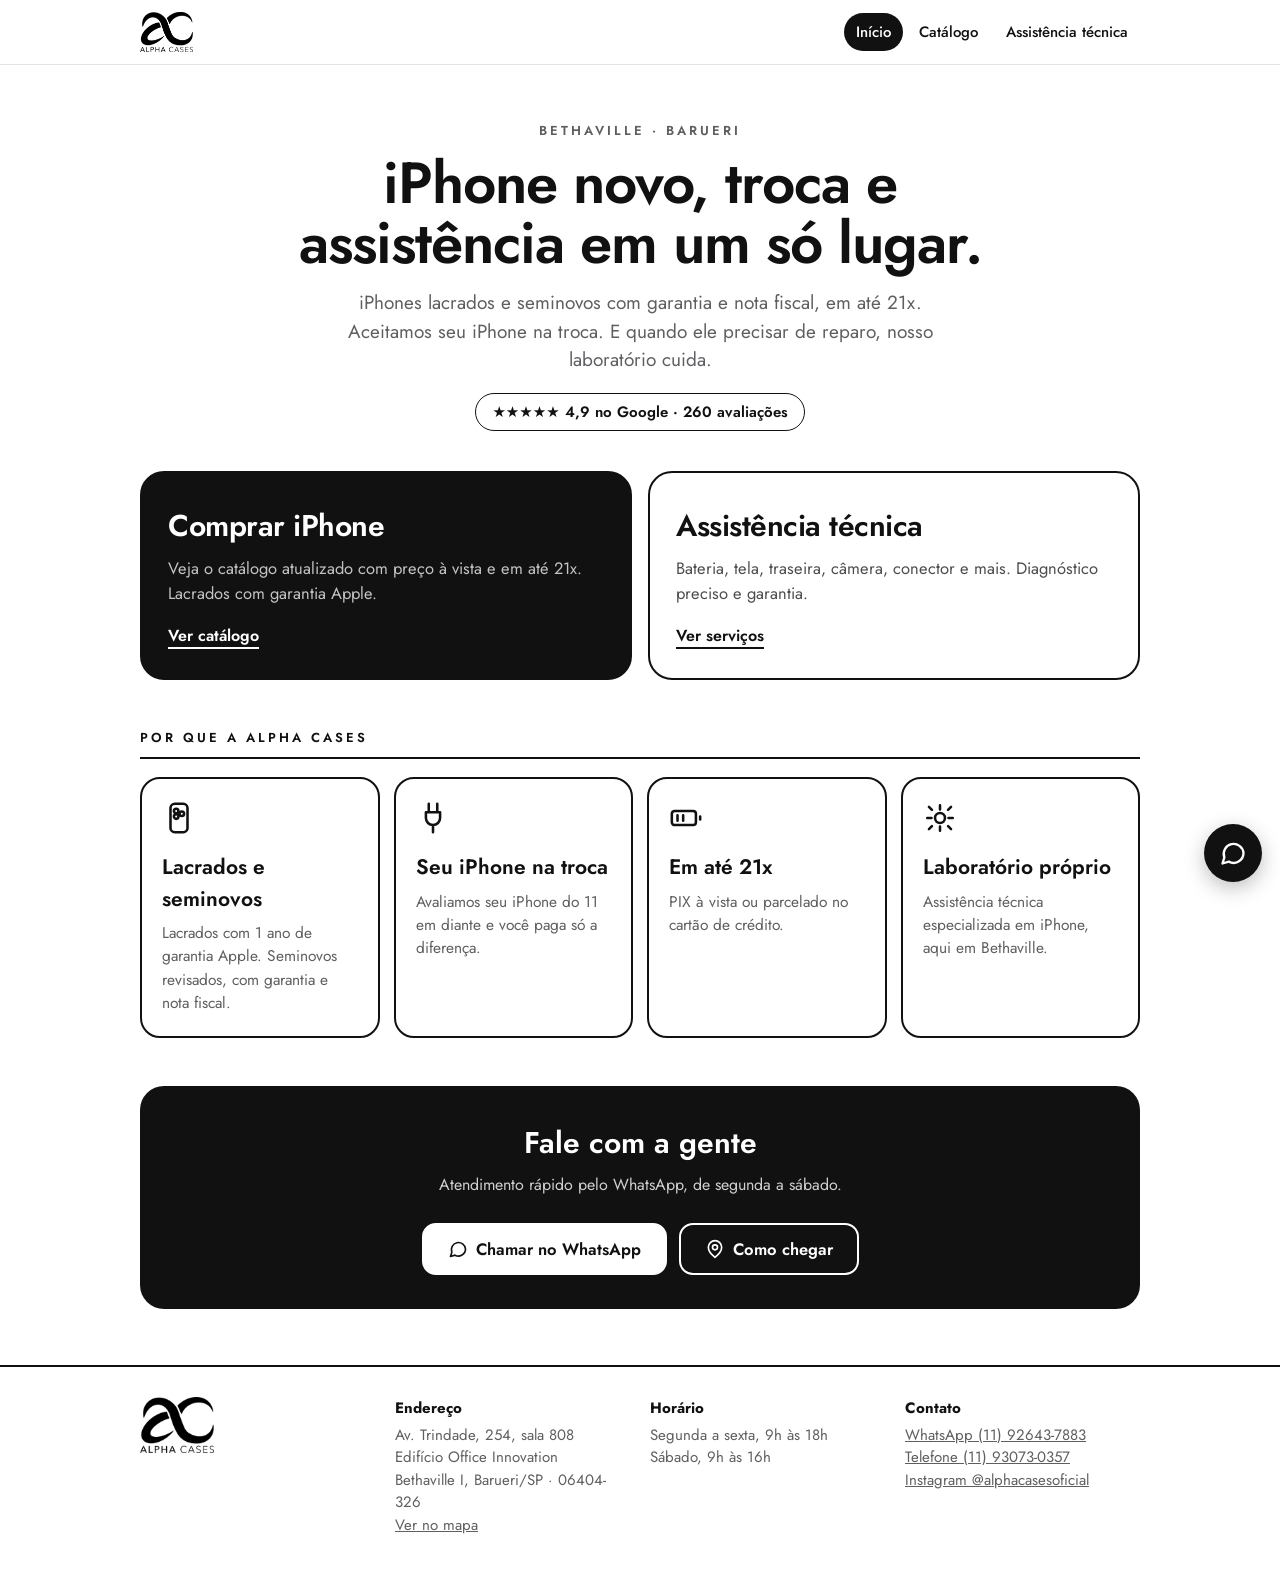
==== index.html @ fb4fb50c "Add files via upload" ====
<!DOCTYPE html><html lang="pt-BR"><head><meta charset="utf-8"><meta name="viewport" content="width=device-width,initial-scale=1">
<title>Alpha Cases | Loja de iPhone e assistência técnica em Barueri</title><meta name="description" content="iPhones lacrados e seminovos com garantia, em até 21x, e assistência técnica especializada em Bethaville, Barueri. Aceitamos seu iPhone na troca."><link rel="canonical" href="https://alphacases.com.br/">
<meta property="og:title" content="Alpha Cases | Loja de iPhone e assistência técnica em Barueri"><meta property="og:description" content="iPhones lacrados e seminovos com garantia, em até 21x, e assistência técnica especializada em Bethaville, Barueri. Aceitamos seu iPhone na troca."><meta property="og:image" content="https://alphacases.com.br/logo.png"><meta property="og:type" content="website">
<link rel="icon" href="/favicon.png"><link rel="apple-touch-icon" href="/apple-touch-icon.png">
<link rel="preconnect" href="https://fonts.googleapis.com"><link href="https://fonts.googleapis.com/css2?family=Jost:wght@400;500;600;700&display=swap" rel="stylesheet"><link rel="stylesheet" href="/style.css">
<script type="application/ld+json">{"@context":"https://schema.org","@type":"MobilePhoneStore","name":"Alpha Cases","image":"https://alphacases.com.br/logo.png","url":"https://alphacases.com.br","telephone":"+55 11 93073-0357","address":{"@type":"PostalAddress","streetAddress":"Av. Trindade, 254, sala 808 - Edifício Office Innovation","addressLocality":"Barueri","addressRegion":"SP","postalCode":"06404-326","addressCountry":"BR"},"openingHoursSpecification":[{"@type":"OpeningHoursSpecification","dayOfWeek":["Monday","Tuesday","Wednesday","Thursday","Friday"],"opens":"09:00","closes":"18:00"},{"@type":"OpeningHoursSpecification","dayOfWeek":"Saturday","opens":"09:00","closes":"16:00"}],"sameAs":["https://www.instagram.com/alphacasesoficial/"]}</script>
</head><body><header class="nav"><div class="wrap"><a href="/" aria-label="Alpha Cases, início"><img src="/logo.png" alt="Alpha Cases"></a><nav aria-label="Menu"><a href="/" class="on">Início</a><a href="/catalogo/" class="">Catálogo</a><a href="/assistencia-tecnica/" class="">Assistência técnica</a></nav></div></header><main class="wrap">
<section class="hero"><div class="kick">Bethaville · Barueri</div><h1>iPhone novo, troca e<br>assistência em um só lugar.</h1>
<p>iPhones lacrados e seminovos com garantia e nota fiscal, em até 21x. Aceitamos seu iPhone na troca. E quando ele precisar de reparo, nosso laboratório cuida.</p>
<div class="stars">★★★★★ 4,9 no Google · 260 avaliações</div></section>
<div class="big2"><a class="dark" href="/catalogo/"><h3>Comprar iPhone</h3><p>Veja o catálogo atualizado com preço à vista e em até 21x. Lacrados com garantia Apple.</p><span>Ver catálogo</span></a>
<a href="/assistencia-tecnica/"><h3>Assistência técnica</h3><p>Bateria, tela, traseira, câmera, conector e mais. Diagnóstico preciso e garantia.</p><span>Ver serviços</span></a></div>
<h2 class="sec">Por que a Alpha Cases</h2><div class="grid">
<div class="card"><svg viewBox="0 0 24 24" fill="none" stroke="currentColor" stroke-width="1.8" stroke-linecap="round" stroke-linejoin="round" aria-hidden="true"><rect x="6" y="2" width="12" height="20" rx="3"/><circle cx="10" cy="7" r="1.6"/><circle cx="10" cy="11" r="1.6"/><circle cx="14" cy="9" r="1.6"/></svg><h3>Lacrados e seminovos</h3><p>Lacrados com 1 ano de garantia Apple. Seminovos revisados, com garantia e nota fiscal.</p></div>
<div class="card"><svg viewBox="0 0 24 24" fill="none" stroke="currentColor" stroke-width="1.8" stroke-linecap="round" stroke-linejoin="round" aria-hidden="true"><path d="M9 2v6M15 2v6M7 8h10v4a5 5 0 0 1-10 0zM12 17v5"/></svg><h3>Seu iPhone na troca</h3><p>Avaliamos seu iPhone do 11 em diante e você paga só a diferença.</p></div>
<div class="card"><svg viewBox="0 0 24 24" fill="none" stroke="currentColor" stroke-width="1.8" stroke-linecap="round" stroke-linejoin="round" aria-hidden="true"><rect x="2" y="7" width="17" height="10" rx="2"/><path d="M22 11v2M6 10v4M10 10v4"/></svg><h3>Em até 21x</h3><p>PIX à vista ou parcelado no cartão de crédito.</p></div>
<div class="card"><svg viewBox="0 0 24 24" fill="none" stroke="currentColor" stroke-width="1.8" stroke-linecap="round" stroke-linejoin="round" aria-hidden="true"><path d="M12 3v3M12 18v3M4.2 4.2l2.1 2.1M17.7 17.7l2.1 2.1M3 12h3M18 12h3M4.2 19.8l2.1-2.1M17.7 6.3l2.1-2.1"/><circle cx="12" cy="12" r="3.5"/></svg><h3>Laboratório próprio</h3><p>Assistência técnica especializada em iPhone, aqui em Bethaville.</p></div></div>
<div class="band"><h2>Fale com a gente</h2><p>Atendimento rápido pelo WhatsApp, de segunda a sábado.</p><div class="btns"><a class="btn" href="https://wa.me/5511926437883?text=Ol%C3%A1%21%20Vim%20pelo%20site%20da%20Alpha%20Cases%20e%20gostaria%20de%20atendimento." target="_blank" rel="noopener"><svg viewBox="0 0 24 24" fill="none" stroke="currentColor" stroke-width="2" stroke-linecap="round" stroke-linejoin="round" aria-hidden="true"><path d="M21 12a8.5 8.5 0 0 1-12.6 7.4L3 21l1.6-5.2A8.5 8.5 0 1 1 21 12z"/></svg> Chamar no WhatsApp</a><a class="btn out" href="https://www.google.com/maps/search/?api=1&query=Alpha+Cases+Oficial+Av.+Trindade+254+Barueri" target="_blank" rel="noopener"><svg viewBox="0 0 24 24" fill="none" stroke="currentColor" stroke-width="2" stroke-linecap="round" stroke-linejoin="round" aria-hidden="true"><path d="M20 10c0 6-8 12-8 12s-8-6-8-12a8 8 0 0 1 16 0z"/><circle cx="12" cy="10" r="3"/></svg> Como chegar</a></div></div>
</main><footer><div class="wrap cols"><div><img src="/logo.png" alt="Alpha Cases"></div>
<div><b>Endereço</b>Av. Trindade, 254, sala 808<br>Edifício Office Innovation<br>Bethaville I, Barueri/SP · 06404-326<br><a href="https://www.google.com/maps/search/?api=1&query=Alpha+Cases+Oficial+Av.+Trindade+254+Barueri" target="_blank" rel="noopener">Ver no mapa</a></div>
<div><b>Horário</b>Segunda a sexta, 9h às 18h<br>Sábado, 9h às 16h</div>
<div><b>Contato</b><a href="https://wa.me/5511926437883?text=Ol%C3%A1%21%20Vim%20pelo%20site%20da%20Alpha%20Cases%20e%20gostaria%20de%20atendimento." target="_blank" rel="noopener">WhatsApp (11) 92643-7883</a><br><a href="tel:+5511930730357">Telefone (11) 93073-0357</a><br><a href="https://www.instagram.com/alphacasesoficial/" target="_blank" rel="noopener">Instagram @alphacasesoficial</a></div></div></footer>
<a class="wa-float" href="https://wa.me/5511926437883?text=Ol%C3%A1%21%20Vim%20pelo%20site%20da%20Alpha%20Cases%20e%20gostaria%20de%20atendimento." target="_blank" rel="noopener" aria-label="Falar no WhatsApp"><svg viewBox="0 0 24 24" fill="none" stroke="currentColor" stroke-width="2" stroke-linecap="round" stroke-linejoin="round" aria-hidden="true"><path d="M21 12a8.5 8.5 0 0 1-12.6 7.4L3 21l1.6-5.2A8.5 8.5 0 1 1 21 12z"/></svg></a></body></html>
---- style.css ----
:root{--ink:#111;--mut:#5f5f63;--line:#e3e3e6;--soft:#f5f5f7}
*{box-sizing:border-box;-webkit-tap-highlight-color:transparent}
html{scroll-behavior:smooth}
body{margin:0;background:#fff;color:var(--ink);font:16px/1.5 Jost,"Avenir Next",-apple-system,system-ui,sans-serif}
a{color:inherit}
.wrap{max-width:1040px;margin:0 auto;padding:0 20px}
.nav{position:sticky;top:0;z-index:10;background:rgba(255,255,255,.95);backdrop-filter:blur(10px);border-bottom:1px solid var(--line)}
.nav .wrap{display:flex;align-items:center;justify-content:space-between;gap:12px;height:64px}
.nav img{height:40px;width:auto;display:block}
.nav nav{display:flex;gap:4px;flex-wrap:wrap;justify-content:flex-end}
.nav nav a{text-decoration:none;font-weight:500;font-size:15px;padding:8px 12px;border-radius:999px}
.nav nav a.on,.nav nav a:hover{background:var(--ink);color:#fff}
.hero{padding:56px 0 40px;text-align:center}
.hero .kick{font-size:13px;letter-spacing:3px;text-transform:uppercase;font-weight:600;color:var(--mut)}
.hero h1{font-size:clamp(34px,6vw,58px);line-height:1.04;font-weight:600;letter-spacing:-1px;margin:12px 0 16px}
.hero p{font-size:19px;color:var(--mut);max-width:640px;margin:0 auto}
.stars{display:inline-flex;align-items:center;gap:8px;margin-top:18px;border:1.5px solid var(--ink);border-radius:999px;padding:7px 16px;font-weight:600;font-size:15px}
.btns{display:flex;flex-wrap:wrap;gap:12px;justify-content:center;margin-top:26px}
.btn{display:inline-flex;align-items:center;justify-content:center;gap:8px;min-height:52px;padding:0 24px;border-radius:14px;background:var(--ink);color:#fff;text-decoration:none;font-weight:600;font-size:16.5px;border:2px solid var(--ink)}
.btn.out{background:#fff;color:var(--ink)}
.btn svg{width:20px;height:20px}
h2.sec{font-size:13px;letter-spacing:3px;text-transform:uppercase;font-weight:600;margin:48px 0 18px;padding-bottom:10px;border-bottom:2px solid var(--ink)}
.grid{display:grid;grid-template-columns:repeat(auto-fill,minmax(230px,1fr));gap:14px}
.card{border:2px solid var(--ink);border-radius:20px;padding:22px 20px;background:#fff}
.card h3{margin:10px 0 6px;font-size:21px;font-weight:600}
.card p{margin:0;color:var(--mut);font-size:15.5px}
.card svg{width:34px;height:34px}
.big2{display:grid;grid-template-columns:repeat(auto-fit,minmax(300px,1fr));gap:16px}
.big2 a{display:block;text-decoration:none;border:2px solid var(--ink);border-radius:24px;padding:30px 26px;min-height:200px}
.big2 a.dark{background:var(--ink);color:#fff}
.big2 a h3{font-size:30px;margin:0 0 8px;font-weight:600;letter-spacing:-.5px}
.big2 a p{margin:0 0 18px;opacity:.75;font-size:16.5px}
.big2 a span{font-weight:600;border-bottom:2px solid currentColor}
.steps{counter-reset:s;display:grid;grid-template-columns:repeat(auto-fit,minmax(220px,1fr));gap:14px}
.steps div{border-top:2px solid var(--ink);padding-top:14px}
.steps div:before{counter-increment:s;content:counter(s);font-size:34px;font-weight:600;display:block;line-height:1}
.steps b{display:block;font-size:18px;margin:8px 0 4px}
.steps p{margin:0;color:var(--mut)}
.band{background:var(--ink);color:#fff;border-radius:24px;padding:34px 26px;margin:48px 0 0;text-align:center}
.band h2{font-size:30px;margin:0 0 8px;font-weight:600}
.band p{margin:0 auto;opacity:.8;max-width:560px}
.band .btn{background:#fff;color:var(--ink);border-color:#fff}
.band .btn.out{background:transparent;color:#fff;border-color:#fff}
details{border-bottom:1px solid var(--line);padding:14px 2px}
summary{font-weight:600;font-size:17px;cursor:pointer;list-style:none}
summary::-webkit-details-marker{display:none}
summary:after{content:"+";float:right;font-weight:400}
details[open] summary:after{content:"–"}
details p{color:var(--mut);margin:8px 0 0}
footer{margin-top:56px;border-top:2px solid var(--ink);padding:30px 0 50px;color:var(--mut);font-size:15px}
footer .cols{display:grid;grid-template-columns:repeat(auto-fit,minmax(220px,1fr));gap:20px}
footer b{color:var(--ink);display:block;margin-bottom:4px}
footer img{height:56px}
.wa-float{position:fixed;right:18px;bottom:18px;z-index:20;width:58px;height:58px;border-radius:50%;background:var(--ink);color:#fff;display:flex;align-items:center;justify-content:center;box-shadow:0 6px 20px rgba(0,0,0,.25)}
.wa-float svg{width:28px;height:28px}
@media (max-width:560px){.nav nav a{padding:7px 9px;font-size:14px}.nav img{height:34px}.hero{padding:36px 0 28px}}
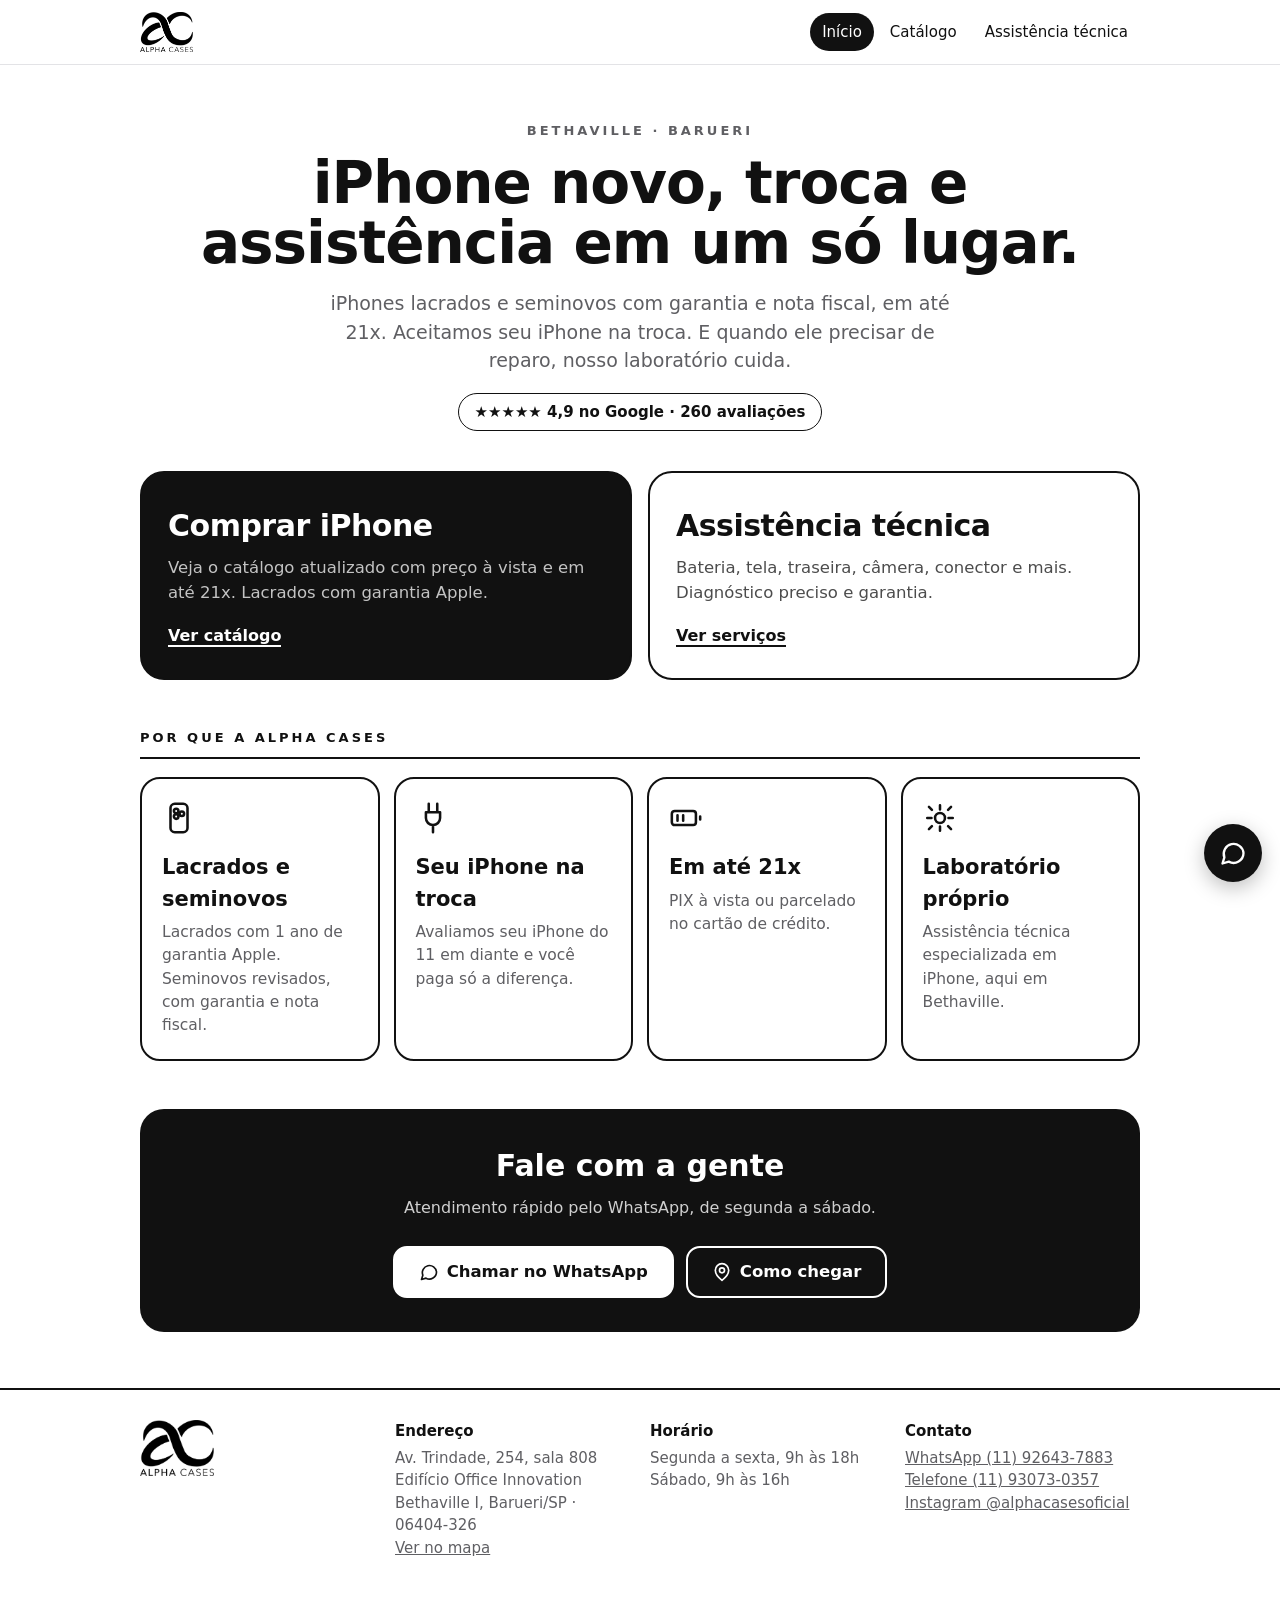
==== commit 2db50381: "Add files via upload" ====
--- a/index.html
+++ b/index.html
@@ -1,4 +1,4 @@
-<!DOCTYPE html><html lang="pt-BR"><head><meta charset="utf-8"><meta name="viewport" content="width=device-width,initial-scale=1">
+<!DOCTYPE html><html lang="pt-BR"><head><meta charset="utf-8"><meta name="viewport" content="width=device-width,initial-scale=1"><meta http-equiv="Content-Security-Policy" content="default-src 'self'; script-src 'self' 'unsafe-inline'; style-src 'self' 'unsafe-inline' https://fonts.googleapis.com; font-src https://fonts.gstatic.com; img-src 'self' data:; connect-src 'self'; object-src 'none'; base-uri 'self'; form-action 'none'; upgrade-insecure-requests"><meta name="referrer" content="strict-origin-when-cross-origin">
 <title>Alpha Cases | Loja de iPhone e assistência técnica em Barueri</title><meta name="description" content="iPhones lacrados e seminovos com garantia, em até 21x, e assistência técnica especializada em Bethaville, Barueri. Aceitamos seu iPhone na troca."><link rel="canonical" href="https://alphacases.com.br/">
 <meta property="og:title" content="Alpha Cases | Loja de iPhone e assistência técnica em Barueri"><meta property="og:description" content="iPhones lacrados e seminovos com garantia, em até 21x, e assistência técnica especializada em Bethaville, Barueri. Aceitamos seu iPhone na troca."><meta property="og:image" content="https://alphacases.com.br/logo.png"><meta property="og:type" content="website">
 <link rel="icon" href="/favicon.png"><link rel="apple-touch-icon" href="/apple-touch-icon.png">
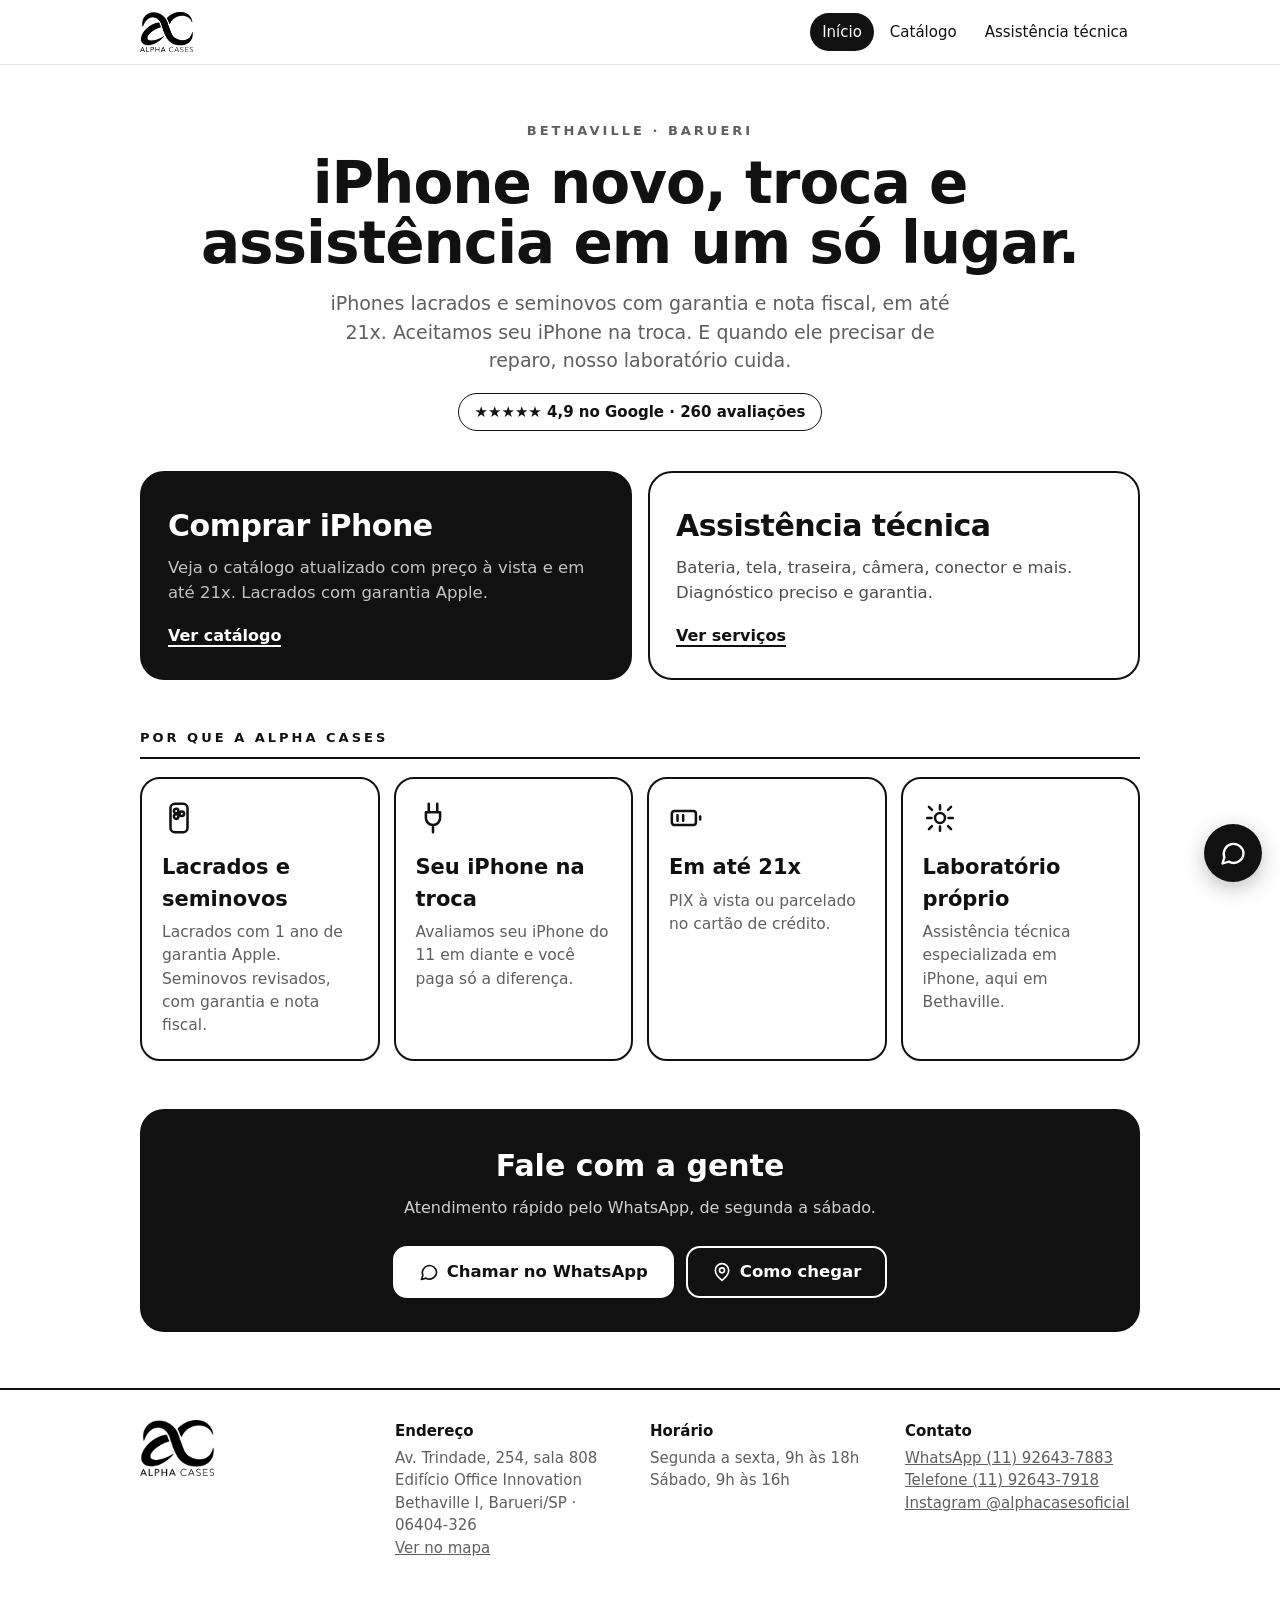
==== commit 4ce7da7e: "Add files via upload" ====
--- a/index.html
+++ b/index.html
@@ -1,9 +1,9 @@
-<!DOCTYPE html><html lang="pt-BR"><head><meta charset="utf-8"><meta name="viewport" content="width=device-width,initial-scale=1"><meta http-equiv="Content-Security-Policy" content="default-src 'self'; script-src 'self' 'unsafe-inline'; style-src 'self' 'unsafe-inline' https://fonts.googleapis.com; font-src https://fonts.gstatic.com; img-src 'self' data:; connect-src 'self'; object-src 'none'; base-uri 'self'; form-action 'none'; upgrade-insecure-requests"><meta name="referrer" content="strict-origin-when-cross-origin">
+<!DOCTYPE html><html lang="pt-BR"><head><meta charset="utf-8"><meta name="viewport" content="width=device-width,initial-scale=1"><meta http-equiv="Content-Security-Policy" content="default-src 'self'; script-src 'self' 'unsafe-inline'; style-src 'self' 'unsafe-inline' https://fonts.googleapis.com; font-src https://fonts.gstatic.com; img-src 'self' data:; connect-src 'self'; object-src 'none'; base-uri 'self'; form-action 'none'"><meta name="referrer" content="strict-origin-when-cross-origin">
 <title>Alpha Cases | Loja de iPhone e assistência técnica em Barueri</title><meta name="description" content="iPhones lacrados e seminovos com garantia, em até 21x, e assistência técnica especializada em Bethaville, Barueri. Aceitamos seu iPhone na troca."><link rel="canonical" href="https://alphacases.com.br/">
 <meta property="og:title" content="Alpha Cases | Loja de iPhone e assistência técnica em Barueri"><meta property="og:description" content="iPhones lacrados e seminovos com garantia, em até 21x, e assistência técnica especializada em Bethaville, Barueri. Aceitamos seu iPhone na troca."><meta property="og:image" content="https://alphacases.com.br/logo.png"><meta property="og:type" content="website">
 <link rel="icon" href="/favicon.png"><link rel="apple-touch-icon" href="/apple-touch-icon.png">
 <link rel="preconnect" href="https://fonts.googleapis.com"><link href="https://fonts.googleapis.com/css2?family=Jost:wght@400;500;600;700&display=swap" rel="stylesheet"><link rel="stylesheet" href="/style.css">
-<script type="application/ld+json">{"@context":"https://schema.org","@type":"MobilePhoneStore","name":"Alpha Cases","image":"https://alphacases.com.br/logo.png","url":"https://alphacases.com.br","telephone":"+55 11 93073-0357","address":{"@type":"PostalAddress","streetAddress":"Av. Trindade, 254, sala 808 - Edifício Office Innovation","addressLocality":"Barueri","addressRegion":"SP","postalCode":"06404-326","addressCountry":"BR"},"openingHoursSpecification":[{"@type":"OpeningHoursSpecification","dayOfWeek":["Monday","Tuesday","Wednesday","Thursday","Friday"],"opens":"09:00","closes":"18:00"},{"@type":"OpeningHoursSpecification","dayOfWeek":"Saturday","opens":"09:00","closes":"16:00"}],"sameAs":["https://www.instagram.com/alphacasesoficial/"]}</script>
+<script type="application/ld+json">{"@context":"https://schema.org","@type":"MobilePhoneStore","name":"Alpha Cases","image":"https://alphacases.com.br/logo.png","url":"https://alphacases.com.br","telephone":"+55 11 92643-7918","address":{"@type":"PostalAddress","streetAddress":"Av. Trindade, 254, sala 808 - Edifício Office Innovation","addressLocality":"Barueri","addressRegion":"SP","postalCode":"06404-326","addressCountry":"BR"},"openingHoursSpecification":[{"@type":"OpeningHoursSpecification","dayOfWeek":["Monday","Tuesday","Wednesday","Thursday","Friday"],"opens":"09:00","closes":"18:00"},{"@type":"OpeningHoursSpecification","dayOfWeek":"Saturday","opens":"09:00","closes":"16:00"}],"sameAs":["https://www.instagram.com/alphacasesoficial/"]}</script>
 </head><body><header class="nav"><div class="wrap"><a href="/" aria-label="Alpha Cases, início"><img src="/logo.png" alt="Alpha Cases"></a><nav aria-label="Menu"><a href="/" class="on">Início</a><a href="/catalogo/" class="">Catálogo</a><a href="/assistencia-tecnica/" class="">Assistência técnica</a></nav></div></header><main class="wrap">
 <section class="hero"><div class="kick">Bethaville · Barueri</div><h1>iPhone novo, troca e<br>assistência em um só lugar.</h1>
 <p>iPhones lacrados e seminovos com garantia e nota fiscal, em até 21x. Aceitamos seu iPhone na troca. E quando ele precisar de reparo, nosso laboratório cuida.</p>
@@ -19,5 +19,5 @@
 </main><footer><div class="wrap cols"><div><img src="/logo.png" alt="Alpha Cases"></div>
 <div><b>Endereço</b>Av. Trindade, 254, sala 808<br>Edifício Office Innovation<br>Bethaville I, Barueri/SP · 06404-326<br><a href="https://www.google.com/maps/search/?api=1&query=Alpha+Cases+Oficial+Av.+Trindade+254+Barueri" target="_blank" rel="noopener">Ver no mapa</a></div>
 <div><b>Horário</b>Segunda a sexta, 9h às 18h<br>Sábado, 9h às 16h</div>
-<div><b>Contato</b><a href="https://wa.me/5511926437883?text=Ol%C3%A1%21%20Vim%20pelo%20site%20da%20Alpha%20Cases%20e%20gostaria%20de%20atendimento." target="_blank" rel="noopener">WhatsApp (11) 92643-7883</a><br><a href="tel:+5511930730357">Telefone (11) 93073-0357</a><br><a href="https://www.instagram.com/alphacasesoficial/" target="_blank" rel="noopener">Instagram @alphacasesoficial</a></div></div></footer>
+<div><b>Contato</b><a href="https://wa.me/5511926437883?text=Ol%C3%A1%21%20Vim%20pelo%20site%20da%20Alpha%20Cases%20e%20gostaria%20de%20atendimento." target="_blank" rel="noopener">WhatsApp (11) 92643-7883</a><br><a href="tel:+5511926437918">Telefone (11) 92643-7918</a><br><a href="https://www.instagram.com/alphacasesoficial/" target="_blank" rel="noopener">Instagram @alphacasesoficial</a></div></div></footer>
 <a class="wa-float" href="https://wa.me/5511926437883?text=Ol%C3%A1%21%20Vim%20pelo%20site%20da%20Alpha%20Cases%20e%20gostaria%20de%20atendimento." target="_blank" rel="noopener" aria-label="Falar no WhatsApp"><svg viewBox="0 0 24 24" fill="none" stroke="currentColor" stroke-width="2" stroke-linecap="round" stroke-linejoin="round" aria-hidden="true"><path d="M21 12a8.5 8.5 0 0 1-12.6 7.4L3 21l1.6-5.2A8.5 8.5 0 1 1 21 12z"/></svg></a></body></html>
